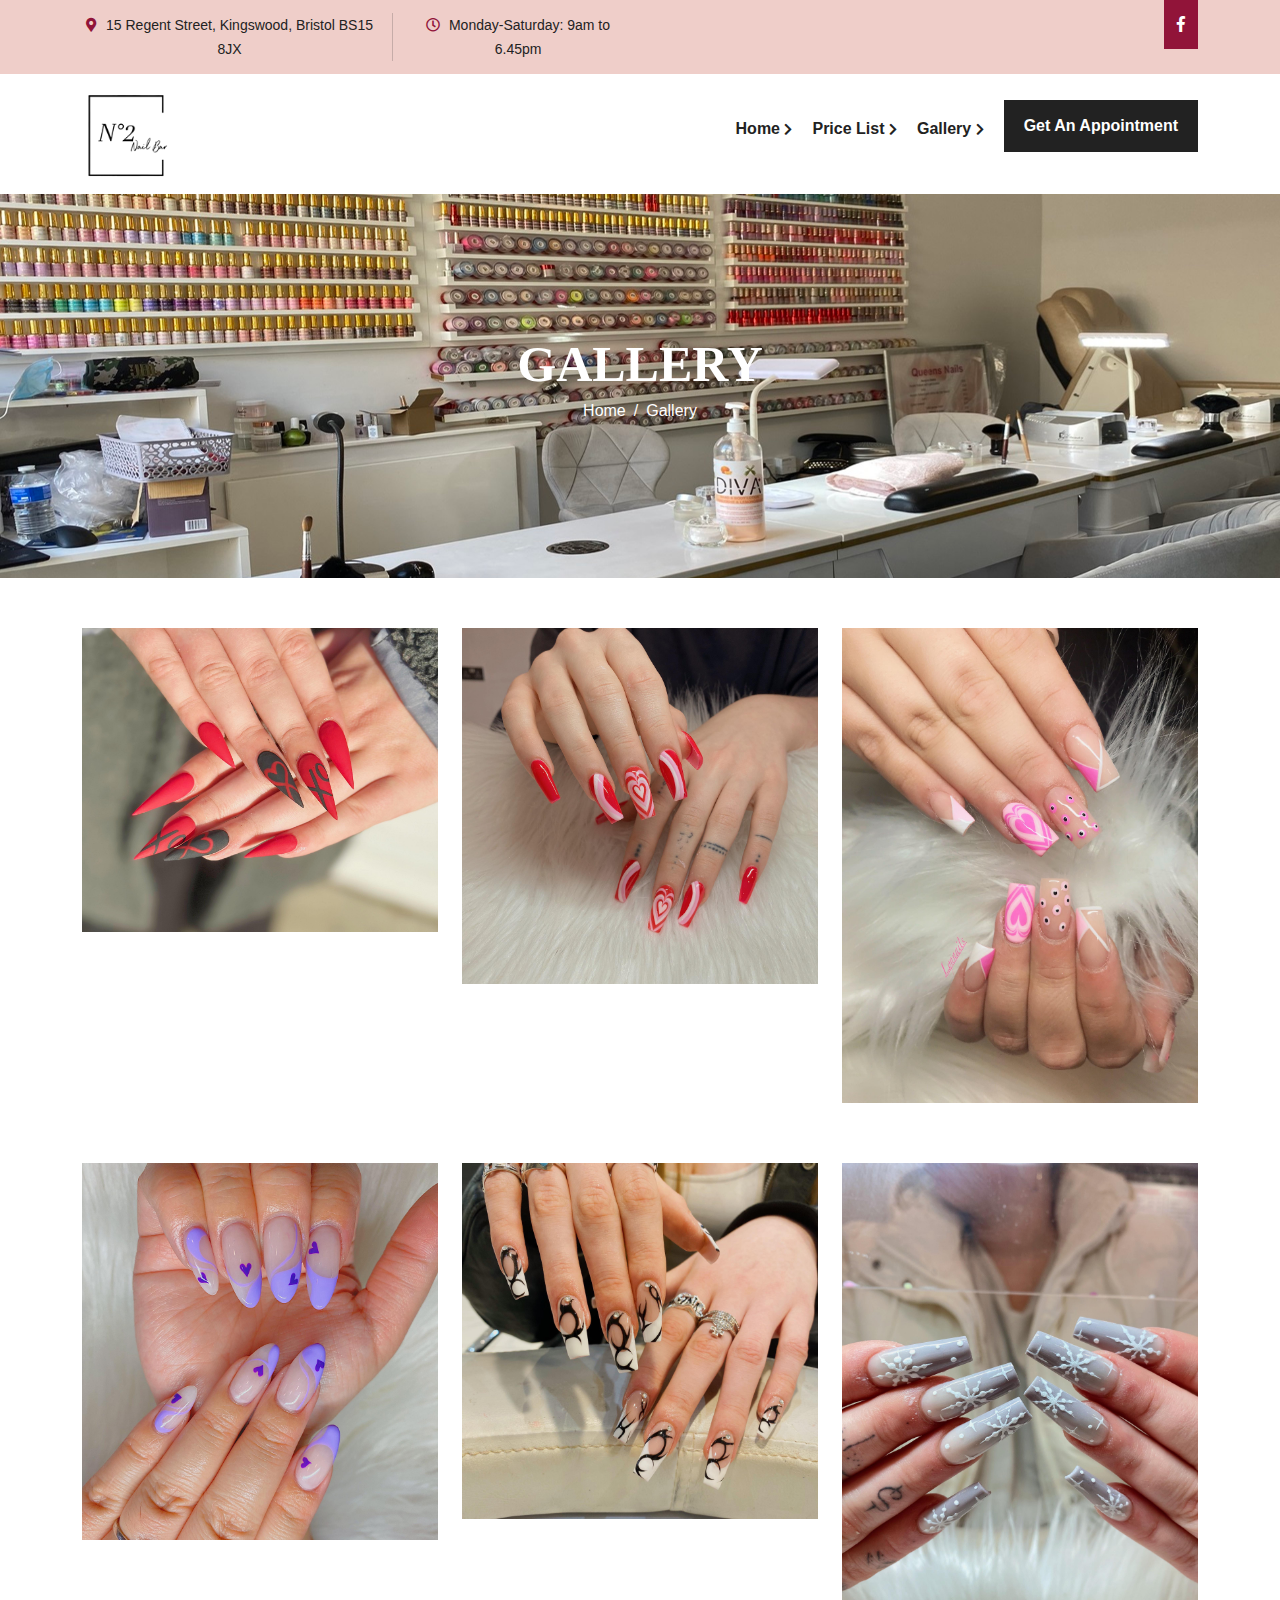
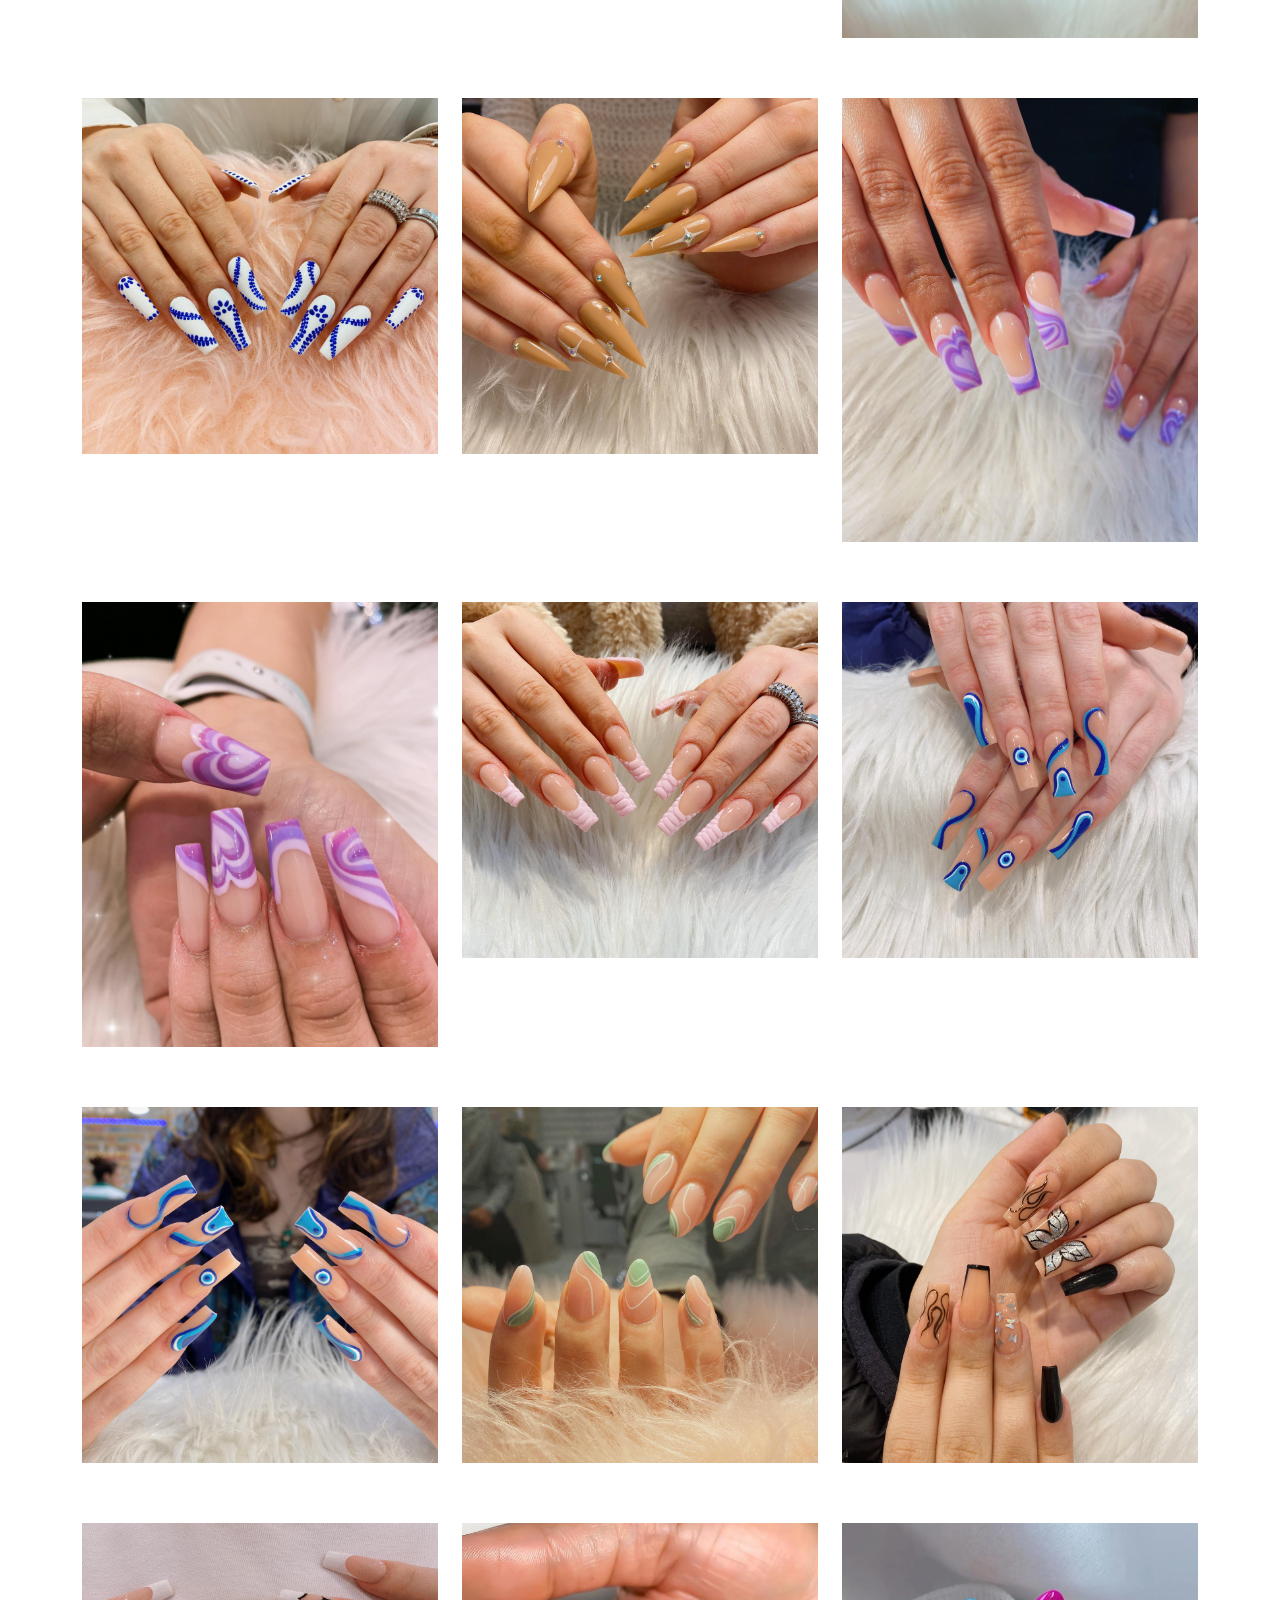
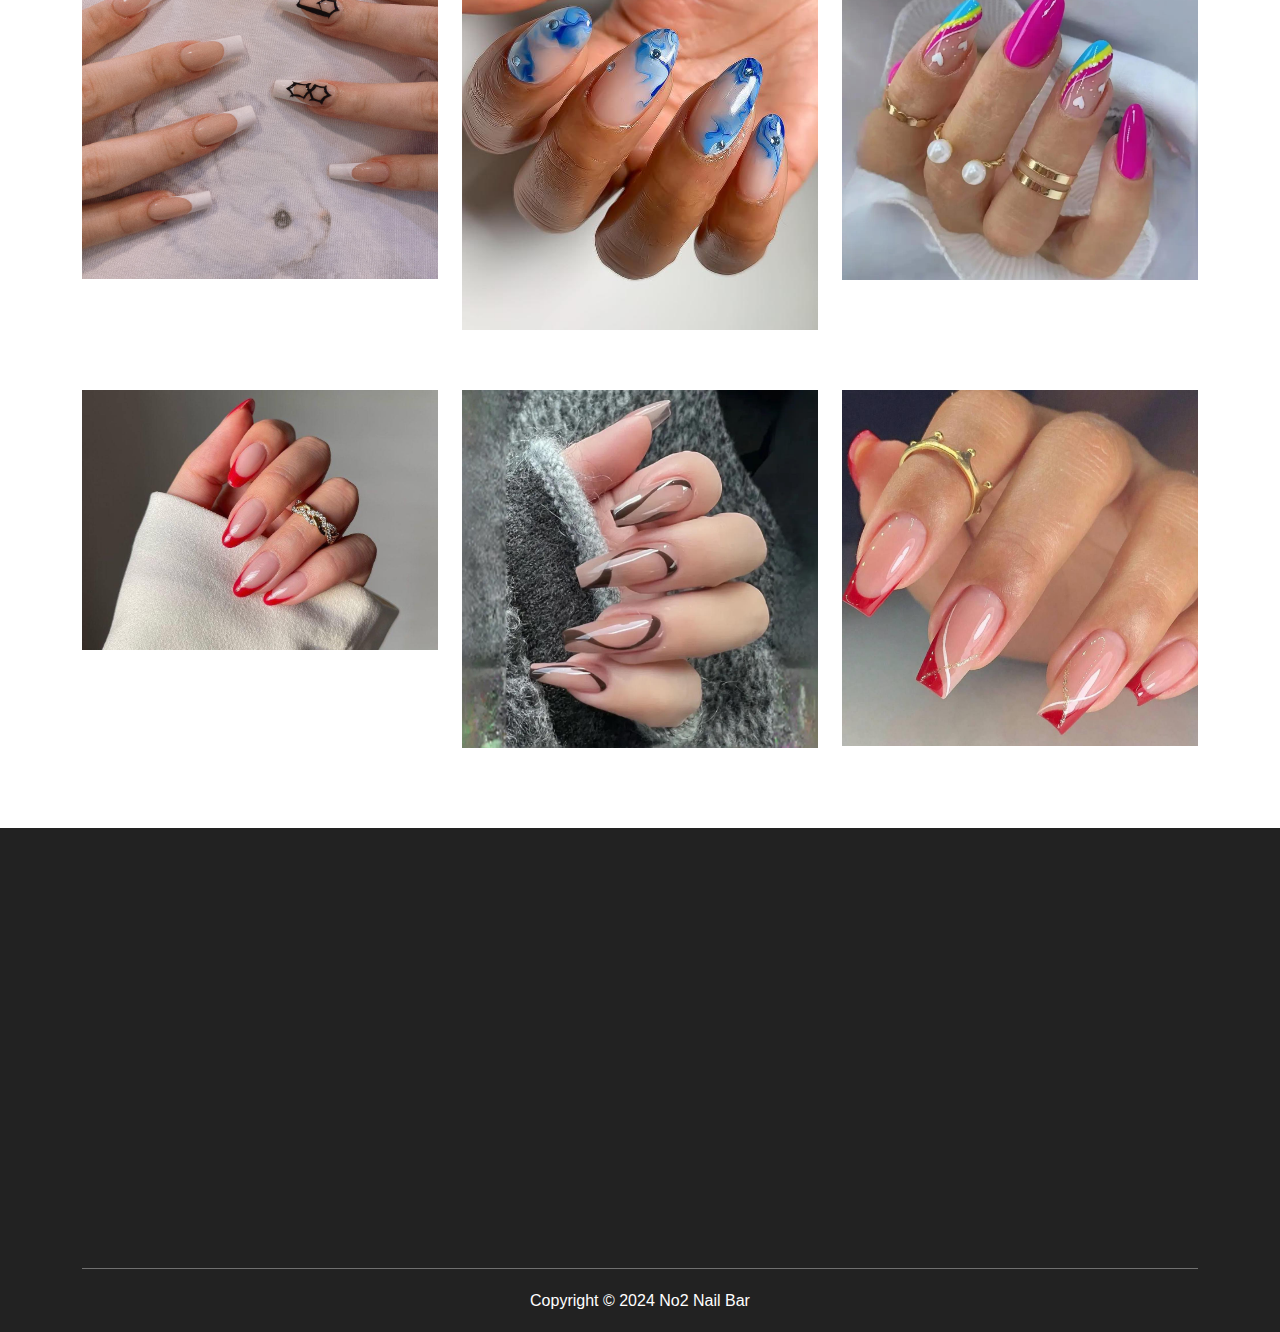
==== gallery.html @ d401dda8 "init commit" ====
<!DOCTYPE html>
<html lang="en">
<!-- 
   Template Name: Pulchritude Lydney Nails salon and booking HTML Template
   Version: 1.0.0
   Author: Webstrot
 -->

<head>
    <meta charset="UTF-8">
    <meta http-equiv="X-UA-Compatible" content="IE=edge">
    <meta name="viewport" content="width=device-width, initial-scale=1.0">
    <title>No 2 Nail Bar</title>
    <!-- Animate Css -->
    <link rel="stylesheet" type="text/css" href="css/animate.min.css">
    <!-- Bootstrap Css -->
    <link rel="stylesheet" type="text/css" href="css/bootstrap.min.css">
    <!-- Font Awesome Css -->
    <link rel="stylesheet" type="text/css" href="css/font-awesome.css">
    <link rel="stylesheet" type="text/css" href="css/swiper.min.css">
    <!-- Owl Carousel Css -->
    <link rel="stylesheet" type="text/css" href="css/owl.carousel.min.css">
    <link rel="stylesheet" type="text/css" href="css/owl.theme.default.min.css">
    <link rel="stylesheet" type="text/css" href="css/magnific-popup.css">
    <link rel="stylesheet" type="text/css" href="css/bootstrap-datepicker3.css">
    <link rel="stylesheet" type="text/css" href="css/bootstrap-iso.css">
    <!-- Custome Css -->
    <link rel="stylesheet" type="text/css" href="css/style.css">
    <link rel="stylesheet" type="text/css" href="css/responsive.css">
    <link rel="shortcut icon" type="image/png" href="images/favicon.png">
</head>

<body>
    <a href="javascript:;" id="return-to-top"> <i class="fas fa-angle-double-up"></i></a>
    <!-------------- Index-one  ------------>
    <!-- preloader start -->
    <div id="preloader">
        <div id="status">
            <img src="images/loader.gif" id="preloader_image" alt="loader">
        </div>
    </div>
    <!-- preloder end -->
    <!-- header start -->
    <!-- top-header -->
    <div class="top-header-wrapper float-left">
        <div class="container">
            <div class="row">
                <div class="col-lg-6 col-md-12 text-center text-lg-left">
                    <div class="top-location float-left">
                        <ul class="d-flex justify-content-center justify-content-lg-start">
                            <li><a href="javascript:;">
                                    <i class="fas fa-map-marker-alt"></i>
                                        15 Regent Street, Kingswood, Bristol BS15 8JX
                                </a></li>
                            <li><a href="javascript:;">
                                    <i class="far fa-clock"></i>
                                    Monday-Saturday: 9am to 6.45pm
                                </a></li>
                        </ul>
                    </div>
                </div>
                <div class="col-lg-6 d-none d-lg-block">
                    <div class="social-icon float-left">
                        <ul class="float-left">
                            <li><a href="https://www.facebook.com/profile.php?id=100089312967305">
                                    <i class="fab fa-facebook-f"></i>
                                </a></li>
                        </ul>
                    </div>
                </div>
            </div>
        </div>
    </div>

    <!--------- main-header -------->

    <div class="main-header-wrapper float-left">
        <div class="main-menu float-left">
            <div class="container">
                <div class="row">
                    <div class="col-lg-2 col-md-6 col-sm-6 col-6">
                        <a class="navbar-brand" href="index.html">
                            <img src="images/logo.png" alt="img" width="125" height="90">
                        </a>
                    </div>
                    <div class="col-lg-10 col-md-6 d-xl-block d-lg-block d-md-none d-sm-none d-none">
                        <nav class="navbar navbar-expand-lg navbar-light">
                            <div class="collapse navbar-collapse" id="navbarSupportedContent">
                                <ul class="navbar-nav mb-2 mb-lg-0">
                                    <li class="nav-item">
                                        <a class="nav-link" href="index.html">Home
                                            <i class="fas fa-chevron-right"></i>
                                        </a>
                                    </li>
                                    <li class="nav-item">
                                        <a class="nav-link" href="pricelist.html">Price List
                                            <i class="fas fa-chevron-right"></i>
                                        </a>
                                    </li>
                                    <li class="nav-item">
                                        <a class="nav-link" href="gallery.html">Gallery
                                            <i class="fas fa-chevron-right"></i>
                                        </a>
                                    </li>
                                    <li class="nav-item">
                                        <a class="nav-link" href="https://booking.setmore.com/scheduleappointment/7911bc41-e96c-4b8f-b7e4-fd44c0908065">
                                            <div class="main-btn">
                                                <em><i></i><i></i><i></i><i></i><i></i><i></i><i></i><i></i><i></i><i></i></em><span>Get
                                                    An Appointment</span>
                                            </div>
                                        </a>
                                    </li>
                                </ul>
                            </div>
                        </nav>
                    </div>
                    <div class="col-md-6 col-sm-6 col-6 d-xl-none d-lg-none">
                        <button class="nav-toggle" type="button" data-bs-toggle="collapse" data-bs-target="#sidebar"
                            aria-controls="sidebar" aria-expanded="false" aria-label="Toggle navigation">
                            <span class="nav-toggle__text">Toggle Menu</span>
                        </button>
                    </div>
                </div>
            </div>
        </div>
    </div>

    <!---------- sidebar-start --------->

    <div class="mobile-menu-wrapper">
        <div id="sidebar">
            <div class="logo">
                <img src="images/logo.png" alt="logo">
            </div>
            <div id="toggle-close">&times;</div>
            <div id="cssmenu">
                <input type="search" placeholder="Search Here....">
                <ul class="float-left">
                    <li class="has-sub">
                        <a href="javascript:;">Home</a>
                        <ul>
                            <li><a href="index.html">Home 1</a></li>
                            <li><a href="index-two.html">Home 2</a></li>
                            <li><a href="index-three.html">Home 3</a></li>
                        </ul>
                    </li>
                    <li>
                        <a href="about.html">About Us</a>
                    </li>
                    <li class="has-sub">
                        <a href="javascript:;">Services</a>
                        <ul>
                            <li><a href="service.html">Service page</a></li>
                            <li><a href="service-mani.html"> Manicure Service</a></li>
                            <li><a href="service-padi.html"> Pedicure Service</a></li>
                            <li><a href="service-nailart.html"> Lydney Nails Service</a></li>
                            <li><a href="service-parahand.html">Paraffin Hand Service </a></li>
                        </ul>
                    </li>
                    <li class="has-sub">
                        <a href="javascript:;">Gallery</a>
                        <ul>
                            <li><a href="gallery.html">3 Column</a></li>
                            <li><a href="gallery2.html">4 Column</a></li>
                            <li><a href="gallery3.html">5 Column</a></li>
                            <li><a href="gallery4.html">Masonry Gallery</a></li>
                        </ul>
                    </li>
                    <li class="has-sub">
                        <a href="javascript:;">Blog</a>
                        <ul>
                            <li><a href="blog.html">Blog</a></li>
                            <li><a href="blog-detail.html">Blog Details</a></li>
                            <li><a href="blog-rightsidebar.html">Blog Right Sidebar</a></li>
                        </ul>
                    </li>
                    <li>
                        <a href="our-team.html">Team</a>
                    </li>
                    <li>
                        <a href="team-single.html">Expert</a>
                    </li>
                    <li class="has-sub">
                        <a href="javascript:;">Shortcode</a>
                        <ul>
                            <li><a href="accordion.html"> Accordion</a></li>
                            <li><a href="alert.html"> Alert</a></li>
                            <li><a href="button.html">Button</a></li>
                            <li><a href="client.html">Client</a></li>
                            <li><a href="counter.html">Counter</a></li>
                            <li><a href="form.html"> Form</a></li>
                            <li><a href="icon.html"> Icon</a></li>
                            <li><a href="list.html">List</a></li>
                            <li><a href="pricing.html">Pricing Table</a></li>
                            <li><a href="social-icon.html">Social Icon</a></li>
                            <li><a href="tab.html">Tab</a></li>
                            <li><a href="team.html">Team</a></li>
                            <li><a href="testimonial.html">Testimonial</a></li>
                            <li><a href="gallery-short.html">Gallery</a></li>
                        </ul>
                    </li>
                    <li>
                        <a href="contact.html">Contact Us</a>
                    </li>
                </ul>
                <div class="sidebar-social float-left">
                    <ul class="float-left">
                        <li><a href="javascript:;">
                                <i class="fab fa-facebook-f"></i>
                            </a></li>
                        <li><a href="javascript:;">
                                <i class="fab fa-twitter"></i>
                            </a></li>
                        <li><a href="javascript:;">
                                <i class="fab fa-instagram"></i>
                            </a></li>
                        <li><a href="javascript:;">
                                <i class="fab fa-pinterest-p"></i>
                            </a></li>
                    </ul>
                </div>
            </div>
        </div>
    </div>
    <!-- header end -->
    <!-- banner section start start-->
    <div class="inner-page-wrapper float-left">
        <div class="inner-head">
            <h1>Gallery</h1>
            <nav aria-label="breadcrumb">
                <ol class="breadcrumb justify-content-center">
                    <li class="breadcrumb-item"><a href="index.html">Home</a></li>
                    <li class="breadcrumb-item active" aria-current="page">Gallery</li>
                </ol>
            </nav>
        </div>
    </div>

    <!-- galllery-section -->

    <div class="main-gallery float-left">
        <div class="container">
            <div class="row">
                <div class="col-lg-4">
                    <div class="portfolio_img_wrapper">
                        <div class="portfolio_img">
                            <img src="images/1.jpg" class="img-responsive">
                            <div class="portfolio_img_overlay overlay-color">
                                <div class="portfolio_img_text">
                                    <a href="images/1.jpg" title="image1" class="img-link">
                                        <img src="images/plus-Icon.png" alt="img" aria-hidden="true">
                                    </a>
                                </div>
                            </div>
                        </div>
                    </div>
                </div>
                <div class="col-lg-4">
                    <div class="portfolio_img_wrapper">
                        <div class="portfolio_img">
                            <img src="images/2.jpg" class="img-responsive">
                            <div class="portfolio_img_overlay overlay-color">
                                <div class="portfolio_img_text">
                                    <a href="images/2.jpg" title="image2" class="img-link">
                                        <img src="images/plus-Icon.png" alt="img" aria-hidden="true">
                                    </a>
                                </div>
                            </div>
                        </div>
                    </div>
                </div>
                <div class="col-lg-4">
                    <div class="portfolio_img_wrapper">
                        <div class="portfolio_img">
                            <img src="images/3.jpg" class="img-responsive">
                            <div class="portfolio_img_overlay overlay-color">
                                <div class="portfolio_img_text">
                                    <a href="images/3.jpg" title="image3" class="img-link">
                                        <img src="images/plus-Icon.png" alt="img" aria-hidden="true">
                                    </a>
                                </div>
                            </div>
                        </div>
                    </div>
                </div>
                <div class="col-lg-4">
                    <div class="portfolio_img_wrapper">
                        <div class="portfolio_img">
                            <img src="images/4.jpg" class="img-responsive">
                            <div class="portfolio_img_overlay overlay-color">
                                <div class="portfolio_img_text">
                                    <a href="images/4.jpg" title="image4" class="img-link">
                                        <img src="images/plus-Icon.png" alt="img" aria-hidden="true">
                                    </a>
                                </div>
                            </div>
                        </div>
                    </div>
                </div>
                <div class="col-lg-4">
                    <div class="portfolio_img_wrapper">
                        <div class="portfolio_img">
                            <img src="images/5.jpg" class="img-responsive">
                            <div class="portfolio_img_overlay overlay-color">
                                <div class="portfolio_img_text">
                                    <a href="images/5.jpg" title="image5" class="img-link">
                                        <img src="images/plus-Icon.png" alt="img" aria-hidden="true">
                                    </a>
                                </div>
                            </div>
                        </div>
                    </div>
                </div>
                <div class="col-lg-4">
                    <div class="portfolio_img_wrapper">
                        <div class="portfolio_img">
                            <img src="images/6.jpg" class="img-responsive">
                            <div class="portfolio_img_overlay overlay-color">
                                <div class="portfolio_img_text">
                                    <a href="images/6.jpg" title="image6" class="img-link">
                                        <img src="images/plus-Icon.png" alt="img" aria-hidden="true">
                                    </a>
                                </div>
                            </div>
                        </div>
                    </div>
                </div>

                <div class="col-lg-4">
                    <div class="portfolio_img_wrapper">
                        <div class="portfolio_img">
                            <img src="images/7.jpg" class="img-responsive">
                            <div class="portfolio_img_overlay overlay-color">
                                <div class="portfolio_img_text">
                                    <a href="images/7.jpg" title="image6" class="img-link">
                                        <img src="images/plus-Icon.png" alt="img" aria-hidden="true">
                                    </a>
                                </div>
                            </div>
                        </div>
                    </div>
                </div>

                <div class="col-lg-4">
                    <div class="portfolio_img_wrapper">
                        <div class="portfolio_img">
                            <img src="images/8.jpg" class="img-responsive">
                            <div class="portfolio_img_overlay overlay-color">
                                <div class="portfolio_img_text">
                                    <a href="images/8.jpg" title="image6" class="img-link">
                                        <img src="images/plus-Icon.png" alt="img" aria-hidden="true">
                                    </a>
                                </div>
                            </div>
                        </div>
                    </div>
                </div>

                <div class="col-lg-4">
                    <div class="portfolio_img_wrapper">
                        <div class="portfolio_img">
                            <img src="images/9.jpg" class="img-responsive">
                            <div class="portfolio_img_overlay overlay-color">
                                <div class="portfolio_img_text">
                                    <a href="images/9.jpg" title="image6" class="img-link">
                                        <img src="images/plus-Icon.png" alt="img" aria-hidden="true">
                                    </a>
                                </div>
                            </div>
                        </div>
                    </div>
                </div>

                <div class="col-lg-4">
                    <div class="portfolio_img_wrapper">
                        <div class="portfolio_img">
                            <img src="images/10.jpg" class="img-responsive">
                            <div class="portfolio_img_overlay overlay-color">
                                <div class="portfolio_img_text">
                                    <a href="images/10.jpg" title="image6" class="img-link">
                                        <img src="images/plus-Icon.png" alt="img" aria-hidden="true">
                                    </a>
                                </div>
                            </div>
                        </div>
                    </div>
                </div>

                <div class="col-lg-4">
                    <div class="portfolio_img_wrapper">
                        <div class="portfolio_img">
                            <img src="images/11.jpg" class="img-responsive">
                            <div class="portfolio_img_overlay overlay-color">
                                <div class="portfolio_img_text">
                                    <a href="images/11.jpg" title="image6" class="img-link">
                                        <img src="images/plus-Icon.png" alt="img" aria-hidden="true">
                                    </a>
                                </div>
                            </div>
                        </div>
                    </div>
                </div>

                <div class="col-lg-4">
                    <div class="portfolio_img_wrapper">
                        <div class="portfolio_img">
                            <img src="images/12.jpg" class="img-responsive">
                            <div class="portfolio_img_overlay overlay-color">
                                <div class="portfolio_img_text">
                                    <a href="images/12.jpg" title="image6" class="img-link">
                                        <img src="images/plus-Icon.png" alt="img" aria-hidden="true">
                                    </a>
                                </div>
                            </div>
                        </div>
                    </div>
                </div>

                <div class="col-lg-4">
                    <div class="portfolio_img_wrapper">
                        <div class="portfolio_img">
                            <img src="images/13.jpg" class="img-responsive">
                            <div class="portfolio_img_overlay overlay-color">
                                <div class="portfolio_img_text">
                                    <a href="images/13.jpg" title="image6" class="img-link">
                                        <img src="images/plus-Icon.png" alt="img" aria-hidden="true">
                                    </a>
                                </div>
                            </div>
                        </div>
                    </div>
                </div>

                <div class="col-lg-4">
                    <div class="portfolio_img_wrapper">
                        <div class="portfolio_img">
                            <img src="images/14.jpg" class="img-responsive">
                            <div class="portfolio_img_overlay overlay-color">
                                <div class="portfolio_img_text">
                                    <a href="images/14.jpg" title="image6" class="img-link">
                                        <img src="images/plus-Icon.png" alt="img" aria-hidden="true">
                                    </a>
                                </div>
                            </div>
                        </div>
                    </div>
                </div>

                <div class="col-lg-4">
                    <div class="portfolio_img_wrapper">
                        <div class="portfolio_img">
                            <img src="images/15.jpg" class="img-responsive">
                            <div class="portfolio_img_overlay overlay-color">
                                <div class="portfolio_img_text">
                                    <a href="images/15.jpg" title="image6" class="img-link">
                                        <img src="images/plus-Icon.png" alt="img" aria-hidden="true">
                                    </a>
                                </div>
                            </div>
                        </div>
                    </div>
                </div>

                <div class="col-lg-4">
                    <div class="portfolio_img_wrapper">
                        <div class="portfolio_img">
                            <img src="images/16.jpg" class="img-responsive">
                            <div class="portfolio_img_overlay overlay-color">
                                <div class="portfolio_img_text">
                                    <a href="images/16.jpg" title="image6" class="img-link">
                                        <img src="images/plus-Icon.png" alt="img" aria-hidden="true">
                                    </a>
                                </div>
                            </div>
                        </div>
                    </div>
                </div>

                <div class="col-lg-4">
                    <div class="portfolio_img_wrapper">
                        <div class="portfolio_img">
                            <img src="images/17.jpg" class="img-responsive">
                            <div class="portfolio_img_overlay overlay-color">
                                <div class="portfolio_img_text">
                                    <a href="images/17.jpg" title="image6" class="img-link">
                                        <img src="images/plus-Icon.png" alt="img" aria-hidden="true">
                                    </a>
                                </div>
                            </div>
                        </div>
                    </div>
                </div>

                <div class="col-lg-4">
                    <div class="portfolio_img_wrapper">
                        <div class="portfolio_img">
                            <img src="images/18.jpg" class="img-responsive">
                            <div class="portfolio_img_overlay overlay-color">
                                <div class="portfolio_img_text">
                                    <a href="images/18.jpg" title="image6" class="img-link">
                                        <img src="images/plus-Icon.png" alt="img" aria-hidden="true">
                                    </a>
                                </div>
                            </div>
                        </div>
                    </div>
                </div>

                <div class="col-lg-4">
                    <div class="portfolio_img_wrapper">
                        <div class="portfolio_img">
                            <img src="images/19.png" class="img-responsive">
                            <div class="portfolio_img_overlay overlay-color">
                                <div class="portfolio_img_text">
                                    <a href="images/19.png" title="image6" class="img-link">
                                        <img src="images/plus-Icon.png" alt="img" aria-hidden="true">
                                    </a>
                                </div>
                            </div>
                        </div>
                    </div>
                </div>

                <div class="col-lg-4">
                    <div class="portfolio_img_wrapper">
                        <div class="portfolio_img">
                            <img src="images/20.jpg" class="img-responsive">
                            <div class="portfolio_img_overlay overlay-color">
                                <div class="portfolio_img_text">
                                    <a href="images/20.jpg" title="image6" class="img-link">
                                        <img src="images/plus-Icon.png" alt="img" aria-hidden="true">
                                    </a>
                                </div>
                            </div>
                        </div>
                    </div>
                </div>

                <div class="col-lg-4">
                    <div class="portfolio_img_wrapper">
                        <div class="portfolio_img">
                            <img src="images/21.jpg" class="img-responsive">
                            <div class="portfolio_img_overlay overlay-color">
                                <div class="portfolio_img_text">
                                    <a href="images/21.jpg" title="image6" class="img-link">
                                        <img src="images/plus-Icon.png" alt="img" aria-hidden="true">
                                    </a>
                                </div>
                            </div>
                        </div>
                    </div>
                </div>
            </div>
        </div>
    </div>

    <!----------- footer-section-start ------------>

    <div class="footer-wrapper float-left">
        <div class="container">
            <div class="row footer-main  animated wow fade-up">
                <div class="col-lg-4 col-md-6 col-sm-12">
                    <div>
                        <div class="footer-logo">
                            <img src="images/logo-white.png" alt="img">
                        </div>
                        <div class="footer-pera">
                            <p>
                                Professional Nails Service
                            </p>
                        </div>
                        <div class="footer-icon">
                            <ul>
                                <li><a href="https://www.facebook.com/profile.php?id=100089312967305">
                                        <i class="fab fa-facebook-f"></i>
                                    </a></li>
                            </ul>
                        </div>
                    </div>
                </div>
                <div class="col-lg-2 col-md-6 col-sm-12">
                    <div class="footer-link-wrapper">
                        <h5>Useful links</h5>
                        <ul>
                            <li><a href="index.html">
                                    <span><i class="fas fa-chevron-right"></i></span> Home
                                </a></li>
                            <li><a href="https://booking.setmore.com/scheduleappointment/7911bc41-e96c-4b8f-b7e4-fd44c0908065">
                                    <span><i class="fas fa-chevron-right"></i></span> Booking
                                </a></li>
                        </ul>
                    </div>
                </div>
                <div class="col-lg-3 col-md-6 col-sm-12">
                    <div class="footer-contact">
                        <h5>Contact Info</h5>
                        <ul>
                            <li>
                                <div class="address-icon">
                                    <i class="fas fa-map-marker-alt"></i>
                                </div>
                                <div class="address-content">
                                    <a href="javascript:;">
                                        <span>Address</span>
                                        15 Regent Street, Kingswood, Bristol BS15 8JX
                                    </a>
                                </div>
                            </li>
                            <li>
                                <div class="address-icon">
                                    <i class="fas fa-phone"></i>
                                </div>
                                <div class="address-content">
                                    <a href="javascript:;">
                                        <span>PHONE</span>
                                        07340807666
                                    </a>
                                </div>
                            </li>
                            <li>
                                <div class="address-icon">
                                    <i class="fas fa-envelope"></i>
                                </div>
                                <div class="address-content">
                                    <a href="javascript:;">
                                        <span>EMAIL</span>
                                        no2nailbar@gmail.com
                                    </a>
                                </div>
                            </li>
                        </ul>
                    </div>
                </div>
            </div>
            <div class="bottom-footer">
                <p>Copyright © 2024 No2 Nail Bar</p>
            </div>
        </div>
    </div>

    <!----------- footer-section-end ------------>


    <!-- javascript -->
     <script src="js/jquery-3.6.4.min.js"></script>
    <script src="js/jquery.magnific-popup.js"></script>
    <!-- Bootstrap JS-->
    <script src="js/bootstrap.min.js"></script>
    <script src="js/swiper.min.js"></script>
    <script src="js/bootstrap-datepicker.min.js"></script>
    <!-- Owl Carousel JS -->
    <script src="js/owl.carousel.js"></script>
    <script src="js/owl.carousel.min.js"></script>
    <!-- Animation Js -->
    <script src="js/wow.js"></script>
    <!-- Custom Js -->
    <script src="js/custom.js"></script>
    <!-- contact form js start -->
    <script src="js/contact_form.js"></script>
	<!-- Google tag (gtag.js) -->
<script async src="https://www.googletagmanager.com/gtag/js?id=G-5DWMRQKBCY">
</script>
<script>
  window.dataLayer = window.dataLayer || [];
  function gtag(){dataLayer.push(arguments);}
  gtag('js', new Date());

  gtag('config', 'G-5DWMRQKBCY');
</script>
</body>

</html>
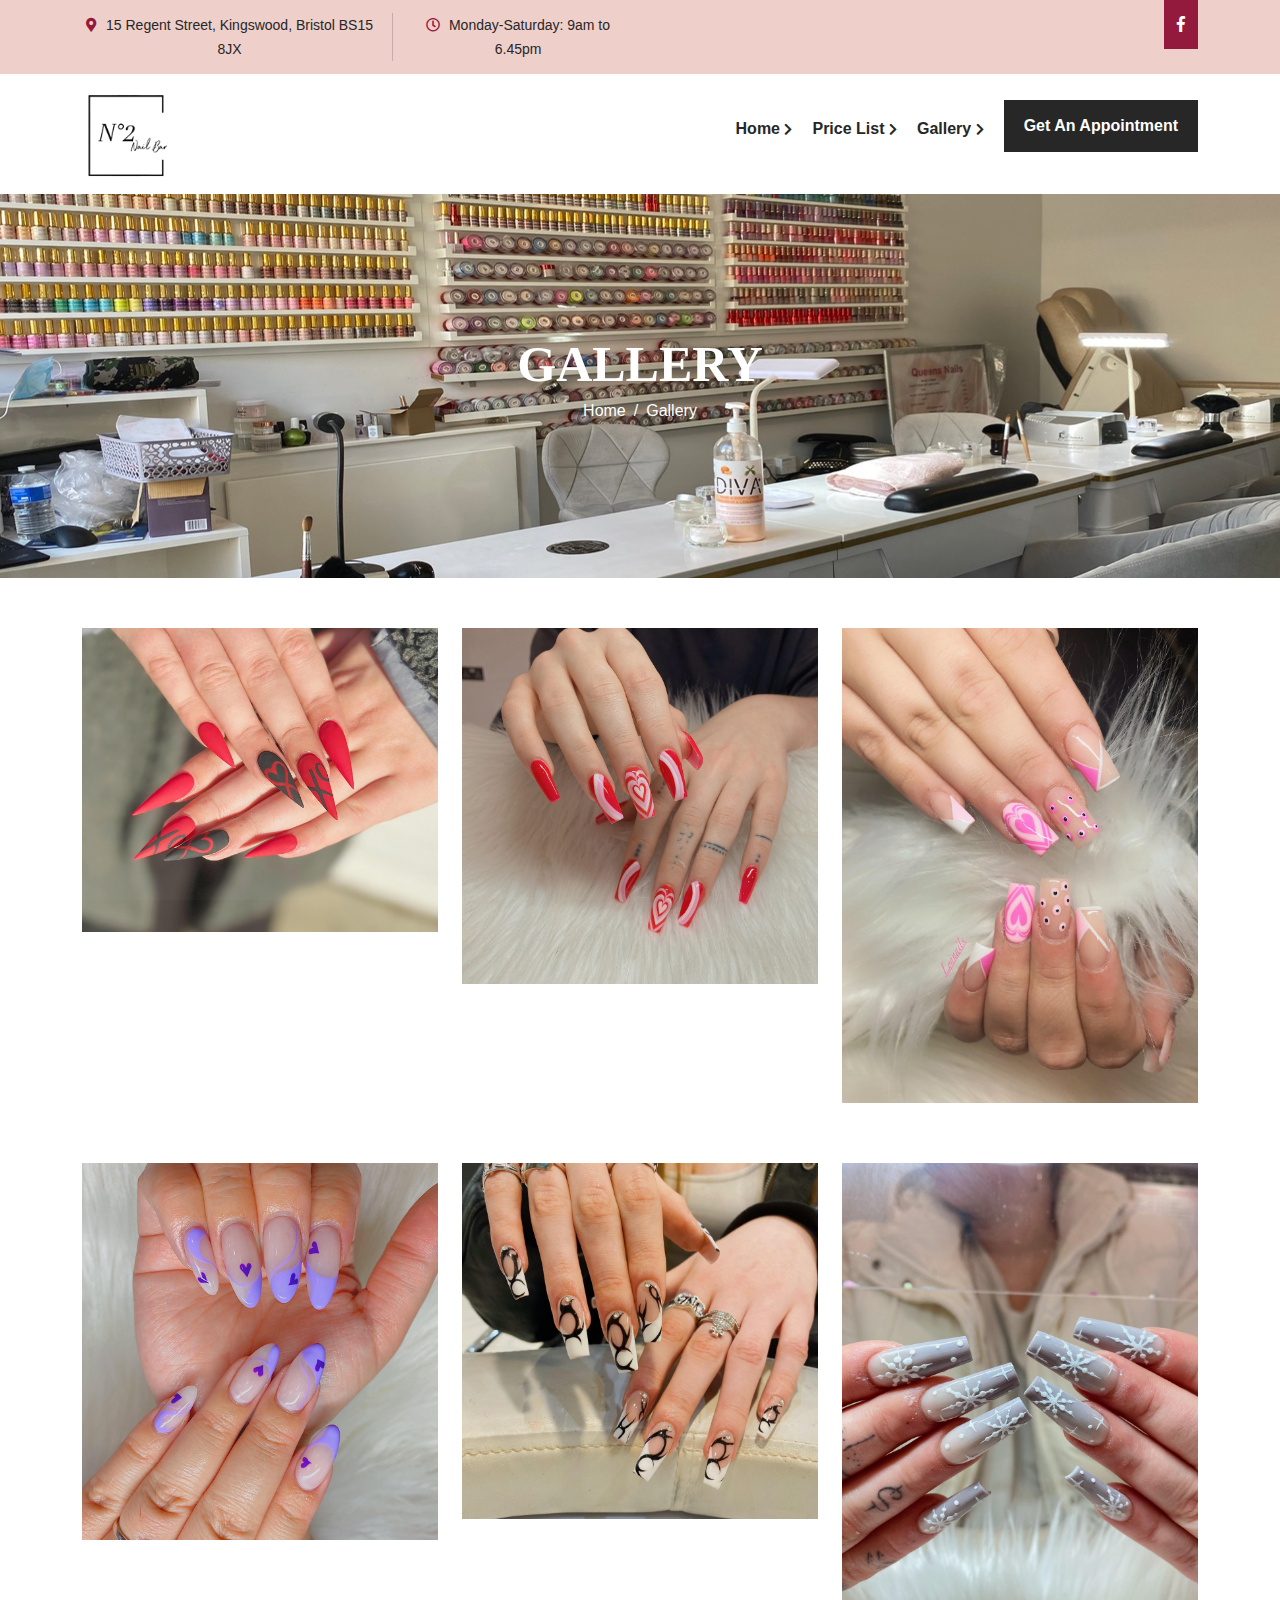
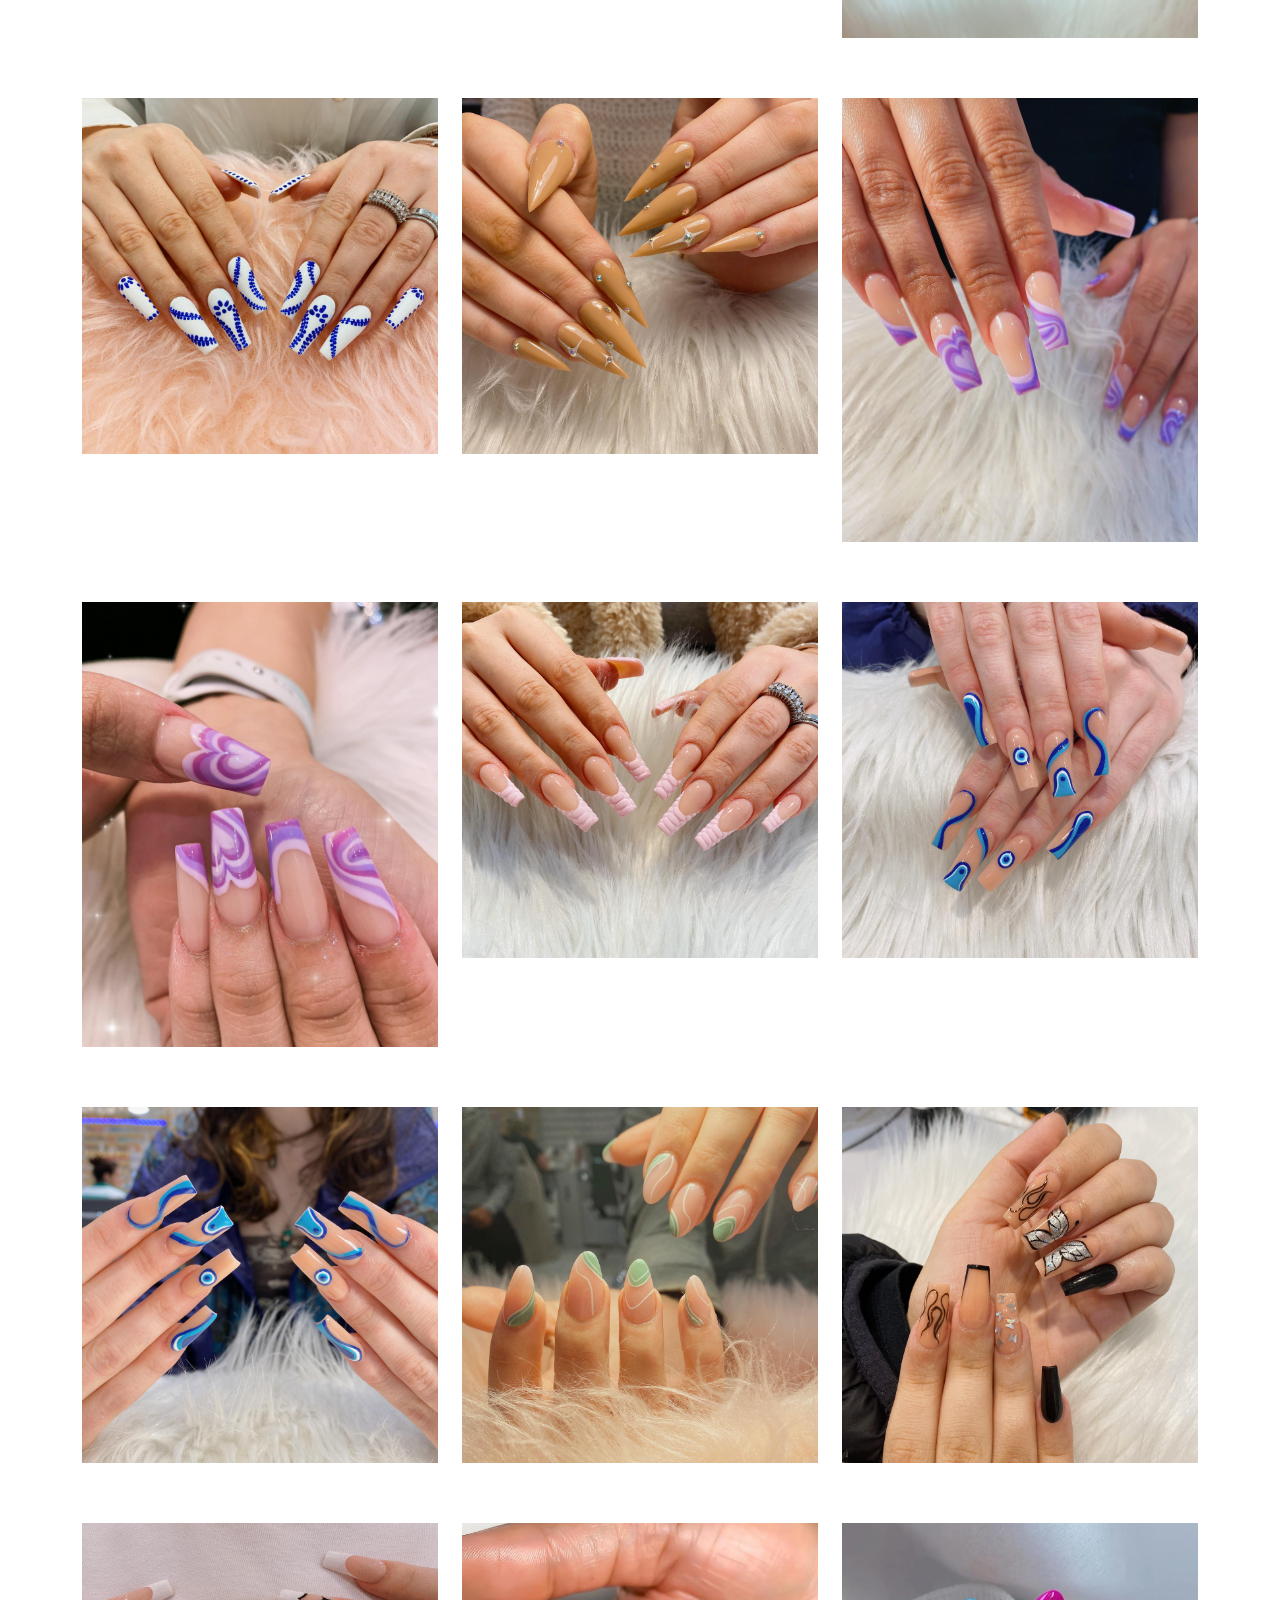
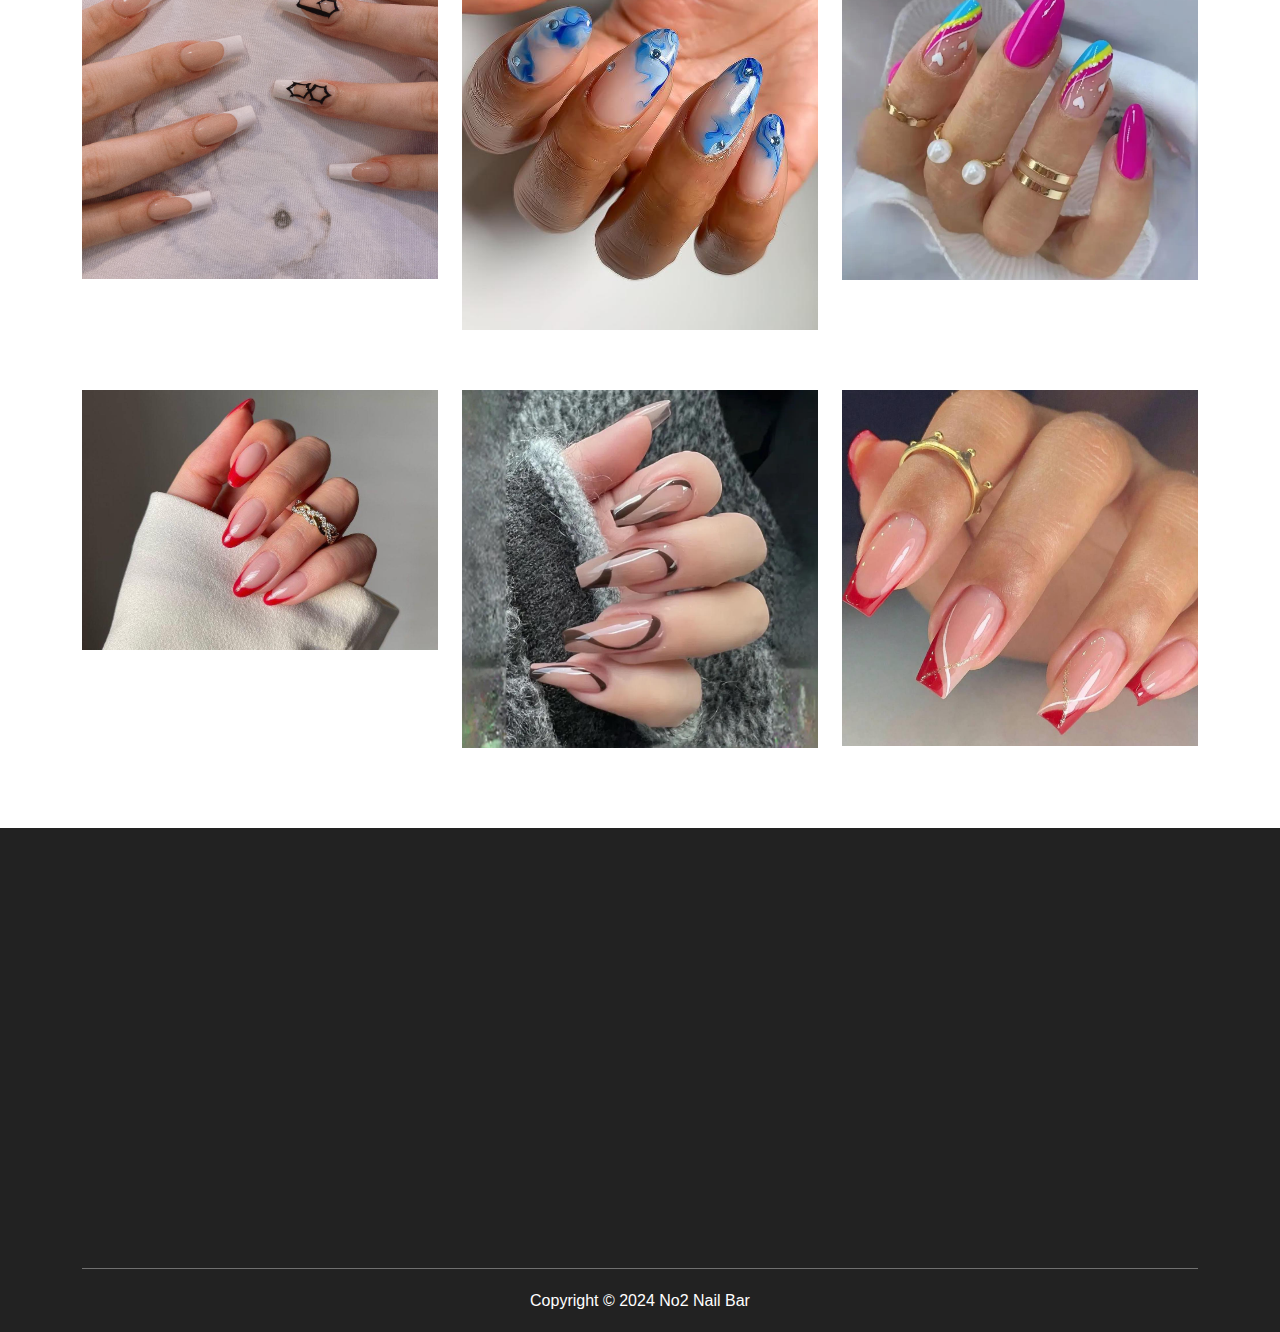
==== commit 4d0982c4: "fix error" ====
--- a/gallery.html
+++ b/gallery.html
@@ -62,7 +62,7 @@
                 <div class="col-lg-6 d-none d-lg-block">
                     <div class="social-icon float-left">
                         <ul class="float-left">
-                            <li><a href="https://www.facebook.com/profile.php?id=100089312967305">
+                            <li><a href="https://www.facebook.com/profile.php?id=61556185010690">
                                     <i class="fab fa-facebook-f"></i>
                                 </a></li>
                         </ul>
@@ -134,89 +134,36 @@
             </div>
             <div id="toggle-close">&times;</div>
             <div id="cssmenu">
-                <input type="search" placeholder="Search Here....">
                 <ul class="float-left">
-                    <li class="has-sub">
-                        <a href="javascript:;">Home</a>
-                        <ul>
-                            <li><a href="index.html">Home 1</a></li>
-                            <li><a href="index-two.html">Home 2</a></li>
-                            <li><a href="index-three.html">Home 3</a></li>
-                        </ul>
+                    <li>
+                        <a href="index.html">Home</a>
                     </li>
                     <li>
-                        <a href="about.html">About Us</a>
+                        <a href="gallery.html">Gallery</a>
                     </li>
-                    <li class="has-sub">
-                        <a href="javascript:;">Services</a>
-                        <ul>
-                            <li><a href="service.html">Service page</a></li>
-                            <li><a href="service-mani.html"> Manicure Service</a></li>
-                            <li><a href="service-padi.html"> Pedicure Service</a></li>
-                            <li><a href="service-nailart.html"> Lydney Nails Service</a></li>
-                            <li><a href="service-parahand.html">Paraffin Hand Service </a></li>
-                        </ul>
-                    </li>
-                    <li class="has-sub">
-                        <a href="javascript:;">Gallery</a>
-                        <ul>
-                            <li><a href="gallery.html">3 Column</a></li>
-                            <li><a href="gallery2.html">4 Column</a></li>
-                            <li><a href="gallery3.html">5 Column</a></li>
-                            <li><a href="gallery4.html">Masonry Gallery</a></li>
-                        </ul>
-                    </li>
-                    <li class="has-sub">
-                        <a href="javascript:;">Blog</a>
-                        <ul>
-                            <li><a href="blog.html">Blog</a></li>
-                            <li><a href="blog-detail.html">Blog Details</a></li>
-                            <li><a href="blog-rightsidebar.html">Blog Right Sidebar</a></li>
-                        </ul>
-                    </li>
-                    <li>
-                        <a href="our-team.html">Team</a>
-                    </li>
-                    <li>
-                        <a href="team-single.html">Expert</a>
-                    </li>
-                    <li class="has-sub">
-                        <a href="javascript:;">Shortcode</a>
-                        <ul>
-                            <li><a href="accordion.html"> Accordion</a></li>
-                            <li><a href="alert.html"> Alert</a></li>
-                            <li><a href="button.html">Button</a></li>
-                            <li><a href="client.html">Client</a></li>
-                            <li><a href="counter.html">Counter</a></li>
-                            <li><a href="form.html"> Form</a></li>
-                            <li><a href="icon.html"> Icon</a></li>
-                            <li><a href="list.html">List</a></li>
-                            <li><a href="pricing.html">Pricing Table</a></li>
-                            <li><a href="social-icon.html">Social Icon</a></li>
-                            <li><a href="tab.html">Tab</a></li>
-                            <li><a href="team.html">Team</a></li>
-                            <li><a href="testimonial.html">Testimonial</a></li>
-                            <li><a href="gallery-short.html">Gallery</a></li>
-                        </ul>
-                    </li>
-                    <li>
-                        <a href="contact.html">Contact Us</a>
+                    <li class="nav-item">
+                        <a class="nav-link" href="https://booking.setmore.com/scheduleappointment/7911bc41-e96c-4b8f-b7e4-fd44c0908065">
+                            <div class="main-btn">
+                                <em><i></i><i></i><i></i><i></i><i></i><i></i><i></i><i></i><i></i><i></i></em><span>
+                                    Get
+                                    An Appointment
+                                </span>
+                            </div>
+                        </a>
                     </li>
                 </ul>
                 <div class="sidebar-social float-left">
                     <ul class="float-left">
-                        <li><a href="javascript:;">
+                        <li>
+                            <a href="https://www.facebook.com/profile.php?id=61556185010690">
                                 <i class="fab fa-facebook-f"></i>
-                            </a></li>
-                        <li><a href="javascript:;">
-                                <i class="fab fa-twitter"></i>
-                            </a></li>
-                        <li><a href="javascript:;">
+                            </a>
+                        </li>
+                        <li>
+                            <a href="javascript:;">
                                 <i class="fab fa-instagram"></i>
-                            </a></li>
-                        <li><a href="javascript:;">
-                                <i class="fab fa-pinterest-p"></i>
-                            </a></li>
+                            </a>
+                        </li>
                     </ul>
                 </div>
             </div>
@@ -571,7 +518,7 @@
                         </div>
                         <div class="footer-icon">
                             <ul>
-                                <li><a href="https://www.facebook.com/profile.php?id=100089312967305">
+                                <li><a href="https://www.facebook.com/profile.php?id=61556185010690">
                                         <i class="fab fa-facebook-f"></i>
                                     </a></li>
                             </ul>
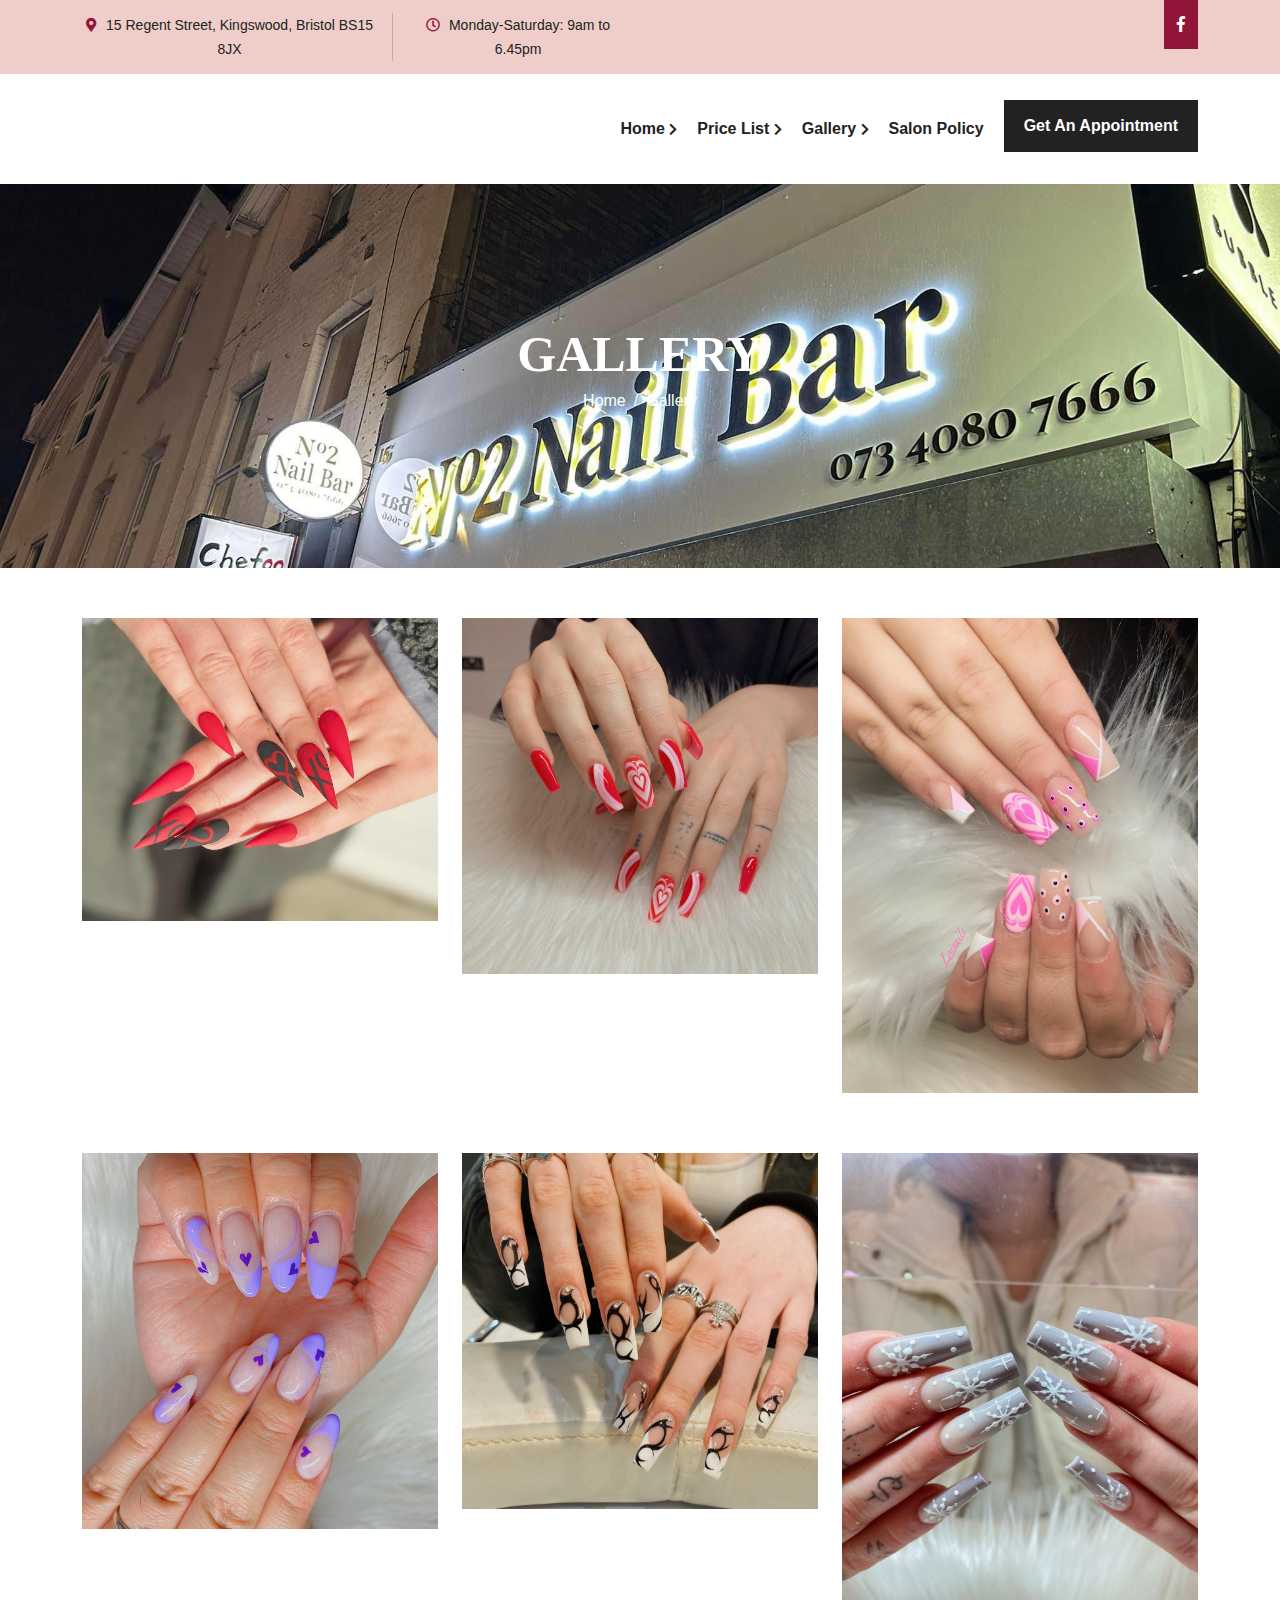
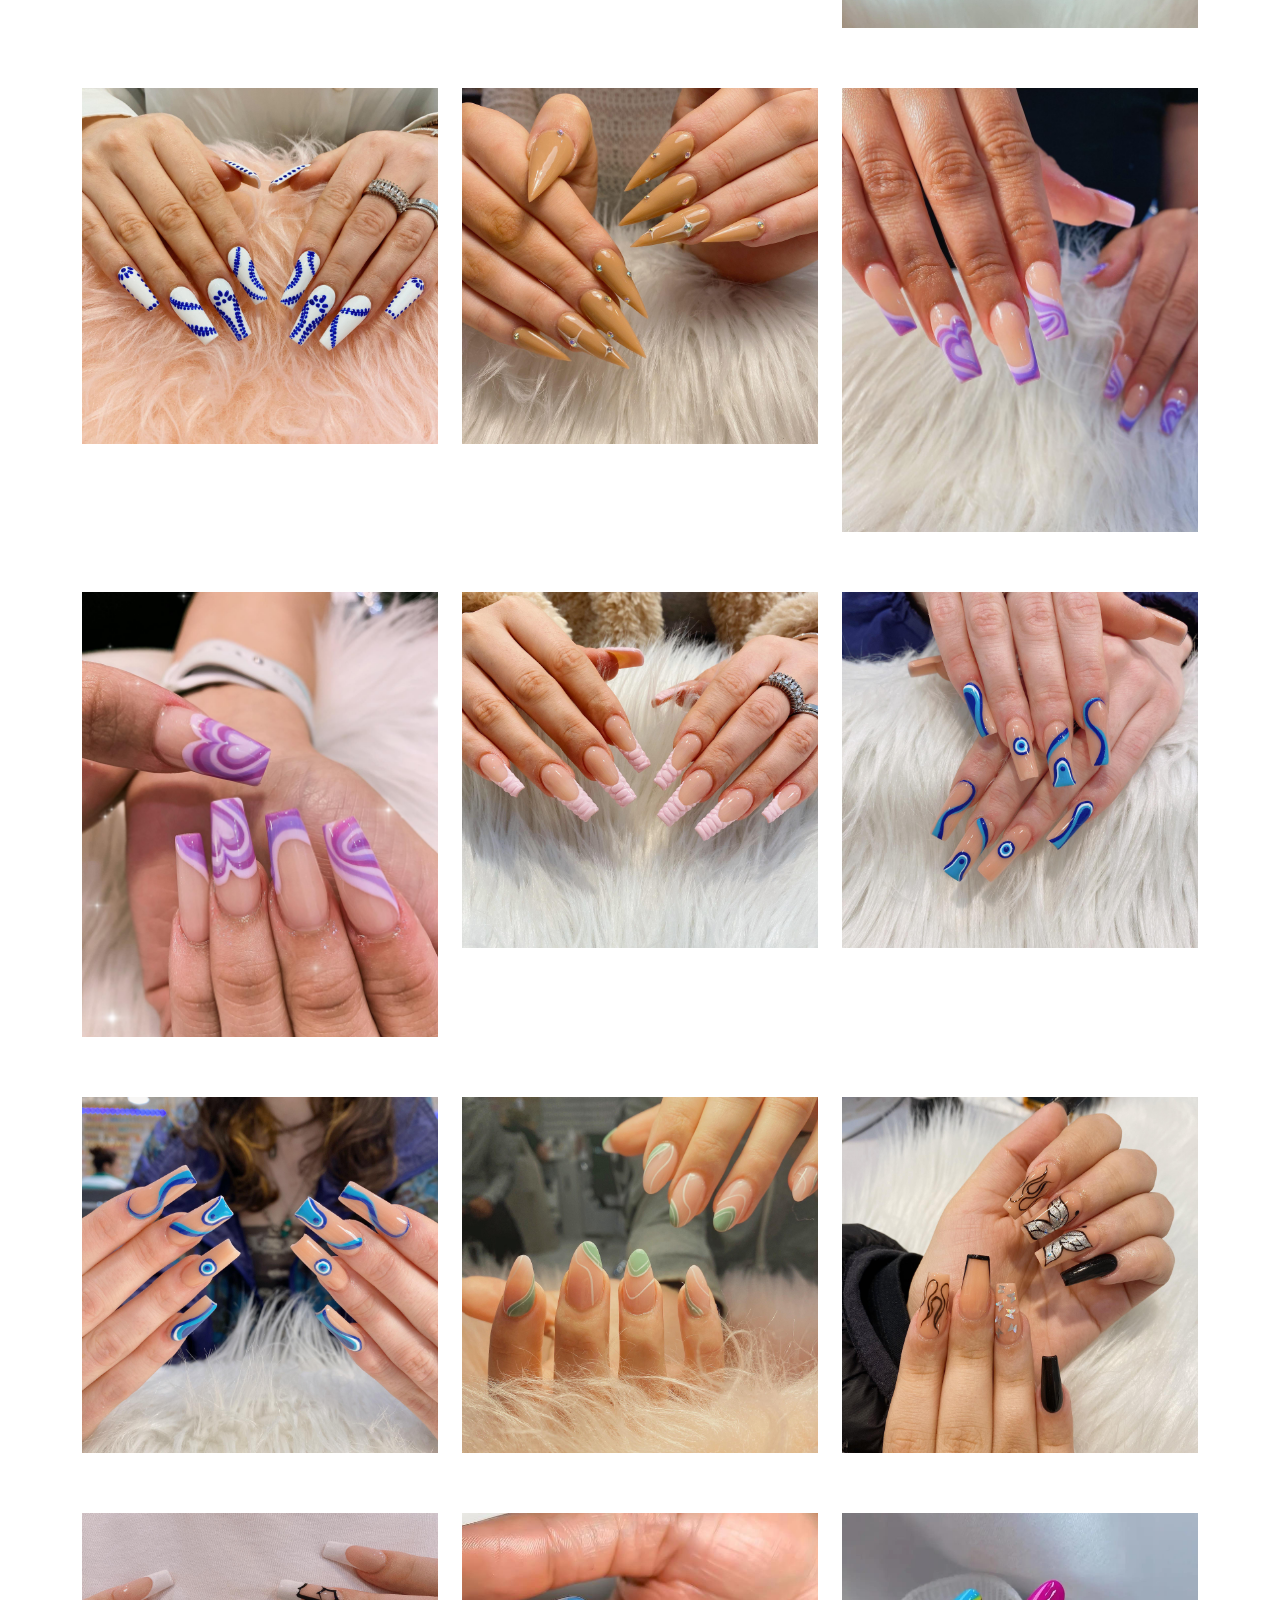
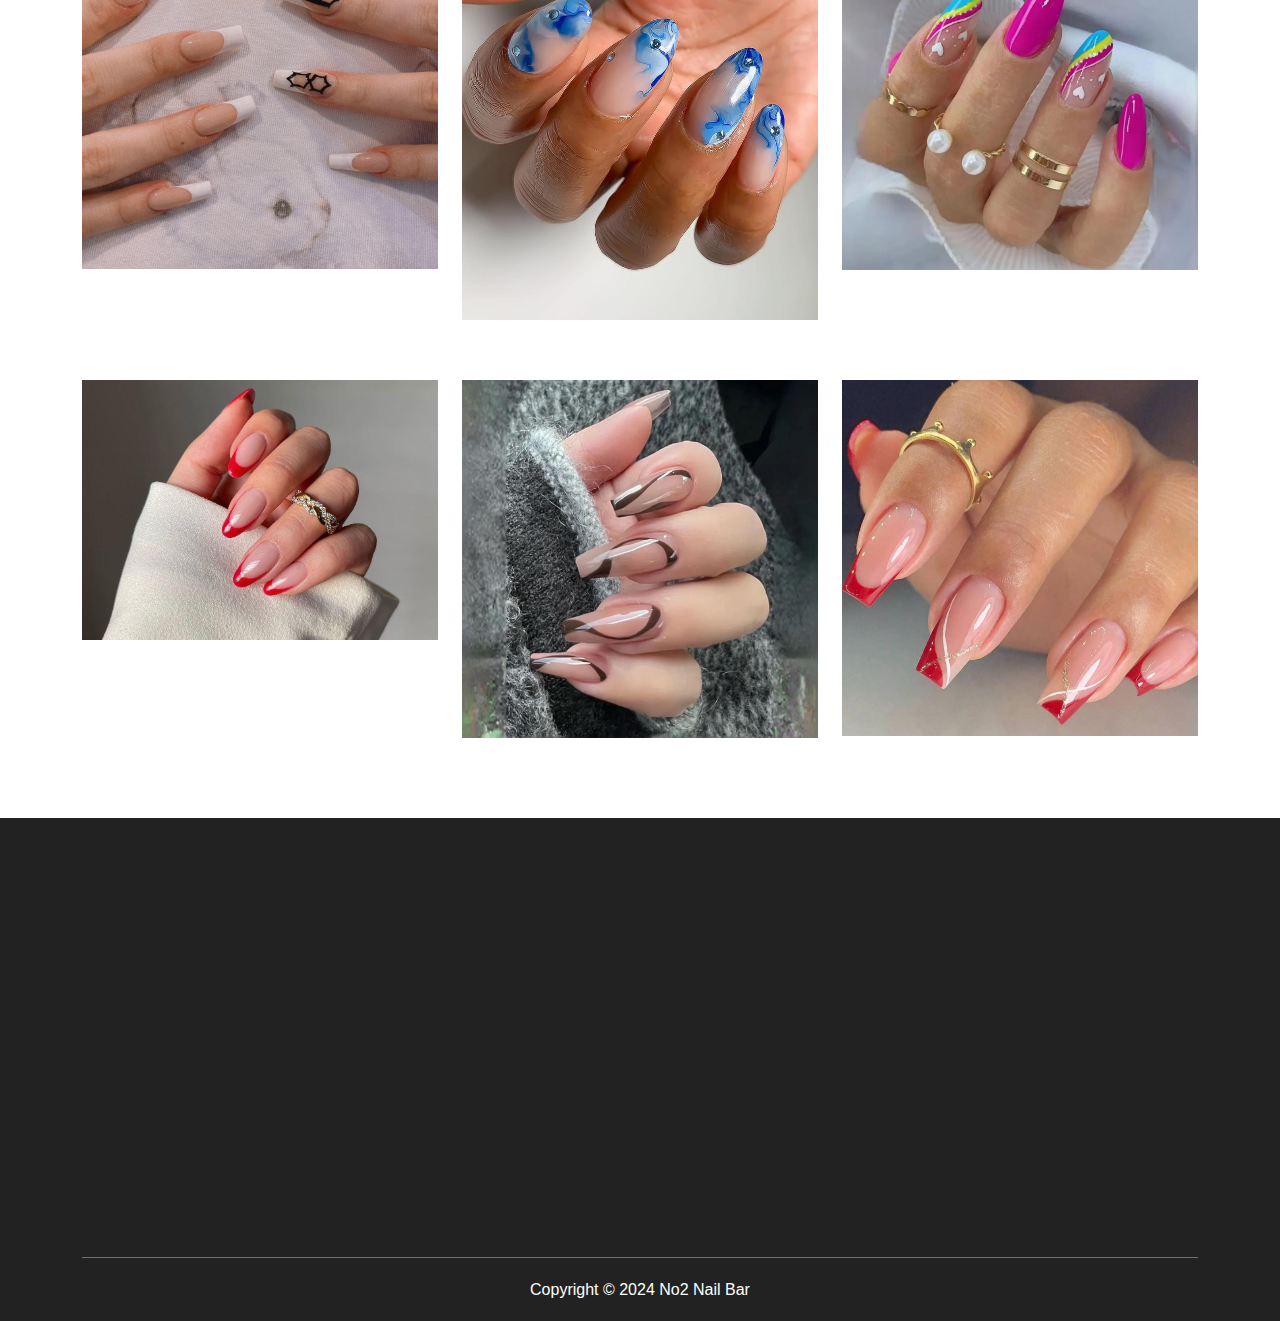
==== commit 0d47c7d3: "fix bugs" ====
--- a/gallery.html
+++ b/gallery.html
@@ -79,34 +79,41 @@
             <div class="container">
                 <div class="row">
                     <div class="col-lg-2 col-md-6 col-sm-6 col-6">
-                        <a class="navbar-brand" href="index.html">
-                            <img src="images/logo.png" alt="img" width="125" height="90">
-                        </a>
                     </div>
                     <div class="col-lg-10 col-md-6 d-xl-block d-lg-block d-md-none d-sm-none d-none">
                         <nav class="navbar navbar-expand-lg navbar-light">
                             <div class="collapse navbar-collapse" id="navbarSupportedContent">
                                 <ul class="navbar-nav mb-2 mb-lg-0">
                                     <li class="nav-item">
-                                        <a class="nav-link" href="index.html">Home
+                                        <a class="nav-link" href="index.html">
+                                            Home
                                             <i class="fas fa-chevron-right"></i>
                                         </a>
                                     </li>
                                     <li class="nav-item">
-                                        <a class="nav-link" href="pricelist.html">Price List
+                                        <a class="nav-link" href="pricelist.html">
+                                            Price List
                                             <i class="fas fa-chevron-right"></i>
                                         </a>
                                     </li>
                                     <li class="nav-item">
-                                        <a class="nav-link" href="gallery.html">Gallery
+                                        <a class="nav-link" href="gallery.html">
+                                            Gallery
                                             <i class="fas fa-chevron-right"></i>
                                         </a>
                                     </li>
                                     <li class="nav-item">
+                                        <a class="nav-link" href="policy.html">
+                                            Salon Policy
+                                        </a>    
+                                    </li>
+                                    <li class="nav-item">
                                         <a class="nav-link" href="https://booking.setmore.com/scheduleappointment/7911bc41-e96c-4b8f-b7e4-fd44c0908065">
                                             <div class="main-btn">
-                                                <em><i></i><i></i><i></i><i></i><i></i><i></i><i></i><i></i><i></i><i></i></em><span>Get
-                                                    An Appointment</span>
+                                                <em><i></i><i></i><i></i><i></i><i></i><i></i><i></i><i></i><i></i><i></i></em><span>
+                                                    Get
+                                                    An Appointment
+                                                </span>
                                             </div>
                                         </a>
                                     </li>
@@ -129,9 +136,6 @@
 
     <div class="mobile-menu-wrapper">
         <div id="sidebar">
-            <div class="logo">
-                <img src="images/logo.png" alt="logo">
-            </div>
             <div id="toggle-close">&times;</div>
             <div id="cssmenu">
                 <ul class="float-left">
@@ -508,9 +512,6 @@
             <div class="row footer-main  animated wow fade-up">
                 <div class="col-lg-4 col-md-6 col-sm-12">
                     <div>
-                        <div class="footer-logo">
-                            <img src="images/logo-white.png" alt="img">
-                        </div>
                         <div class="footer-pera">
                             <p>
                                 Professional Nails Service
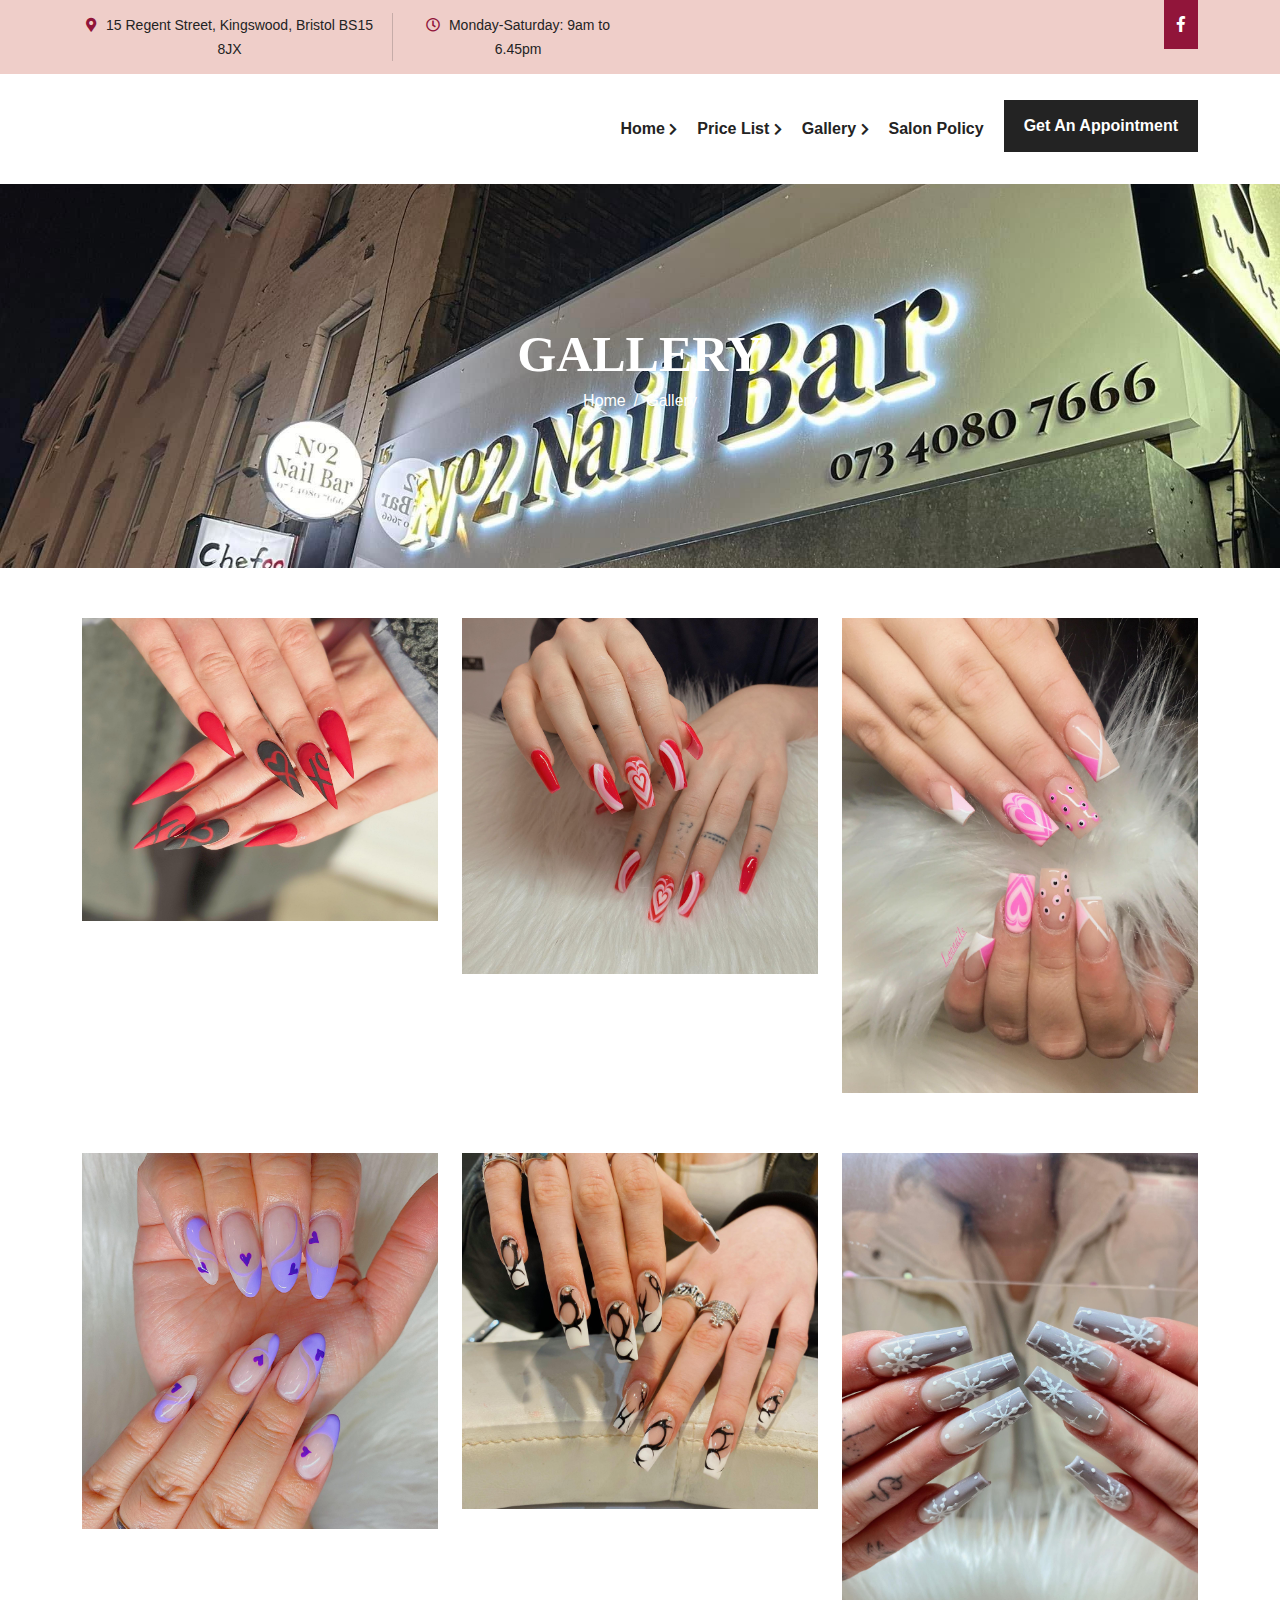
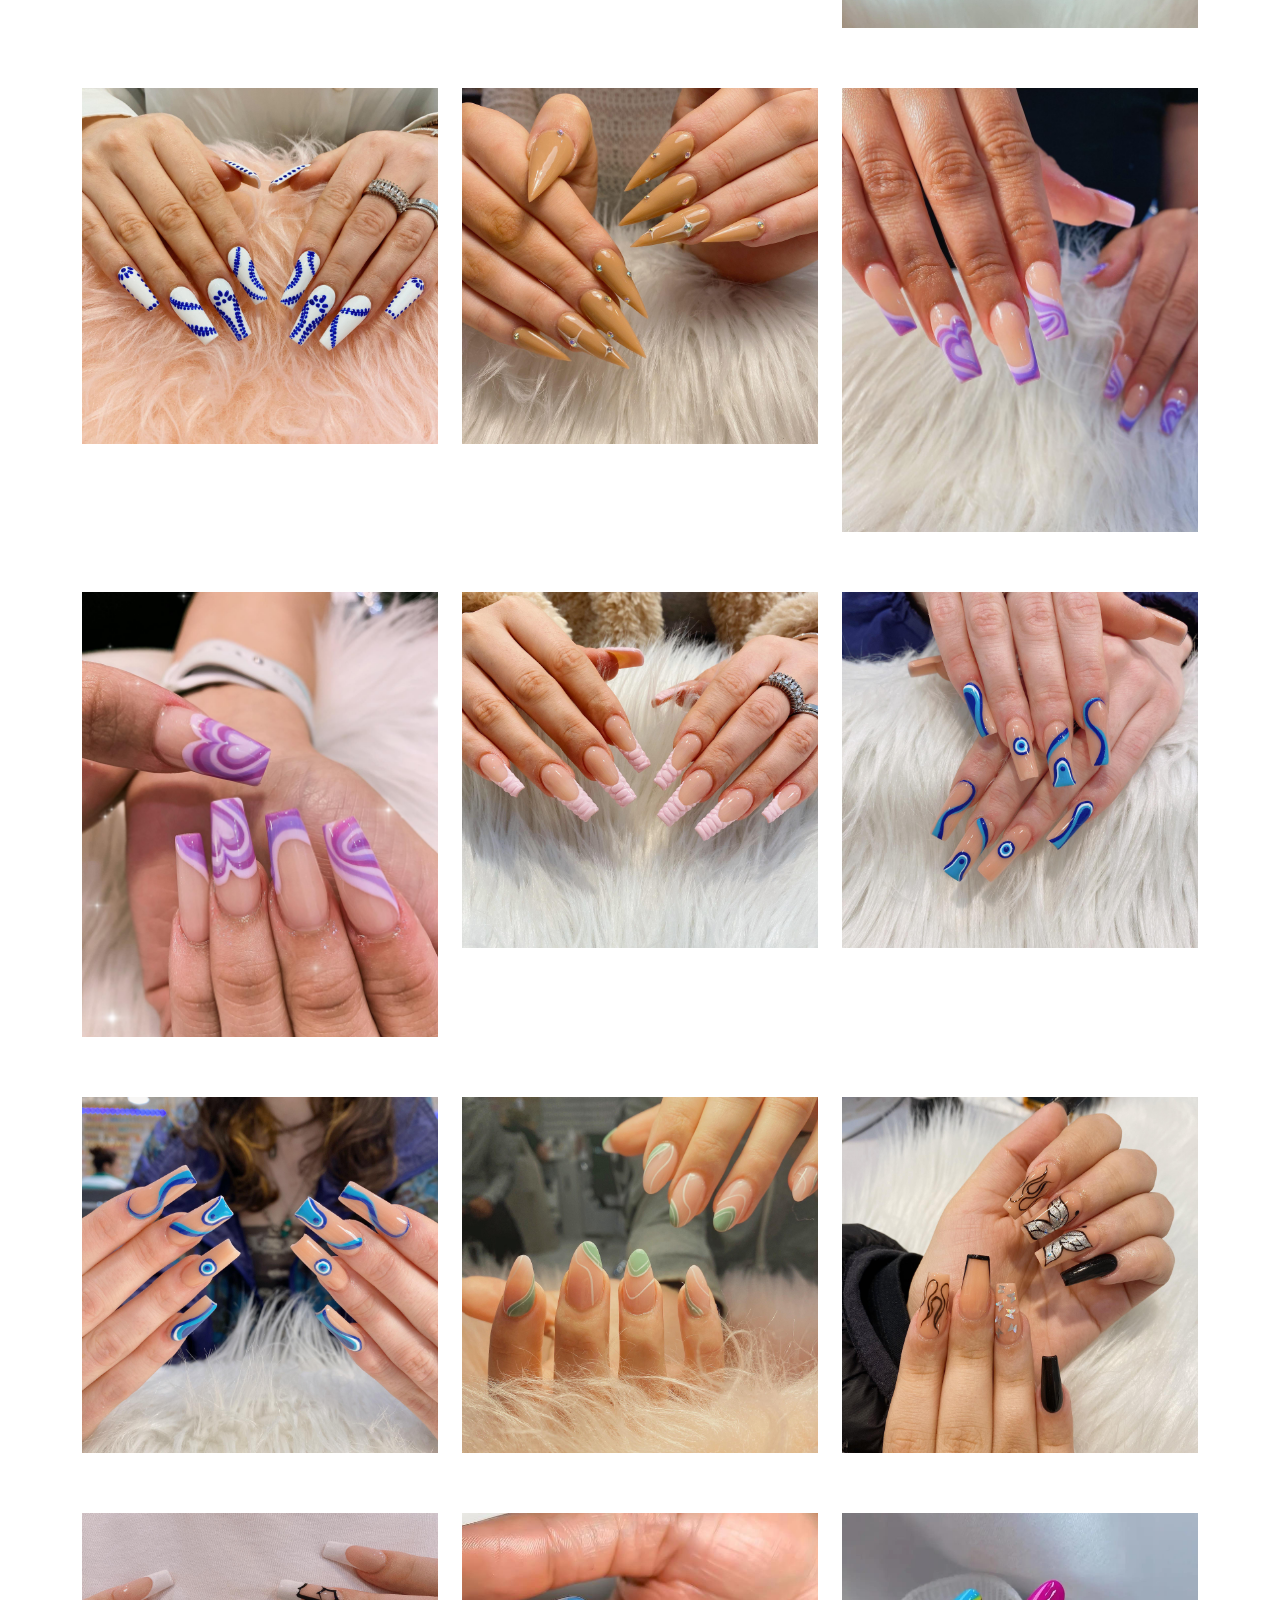
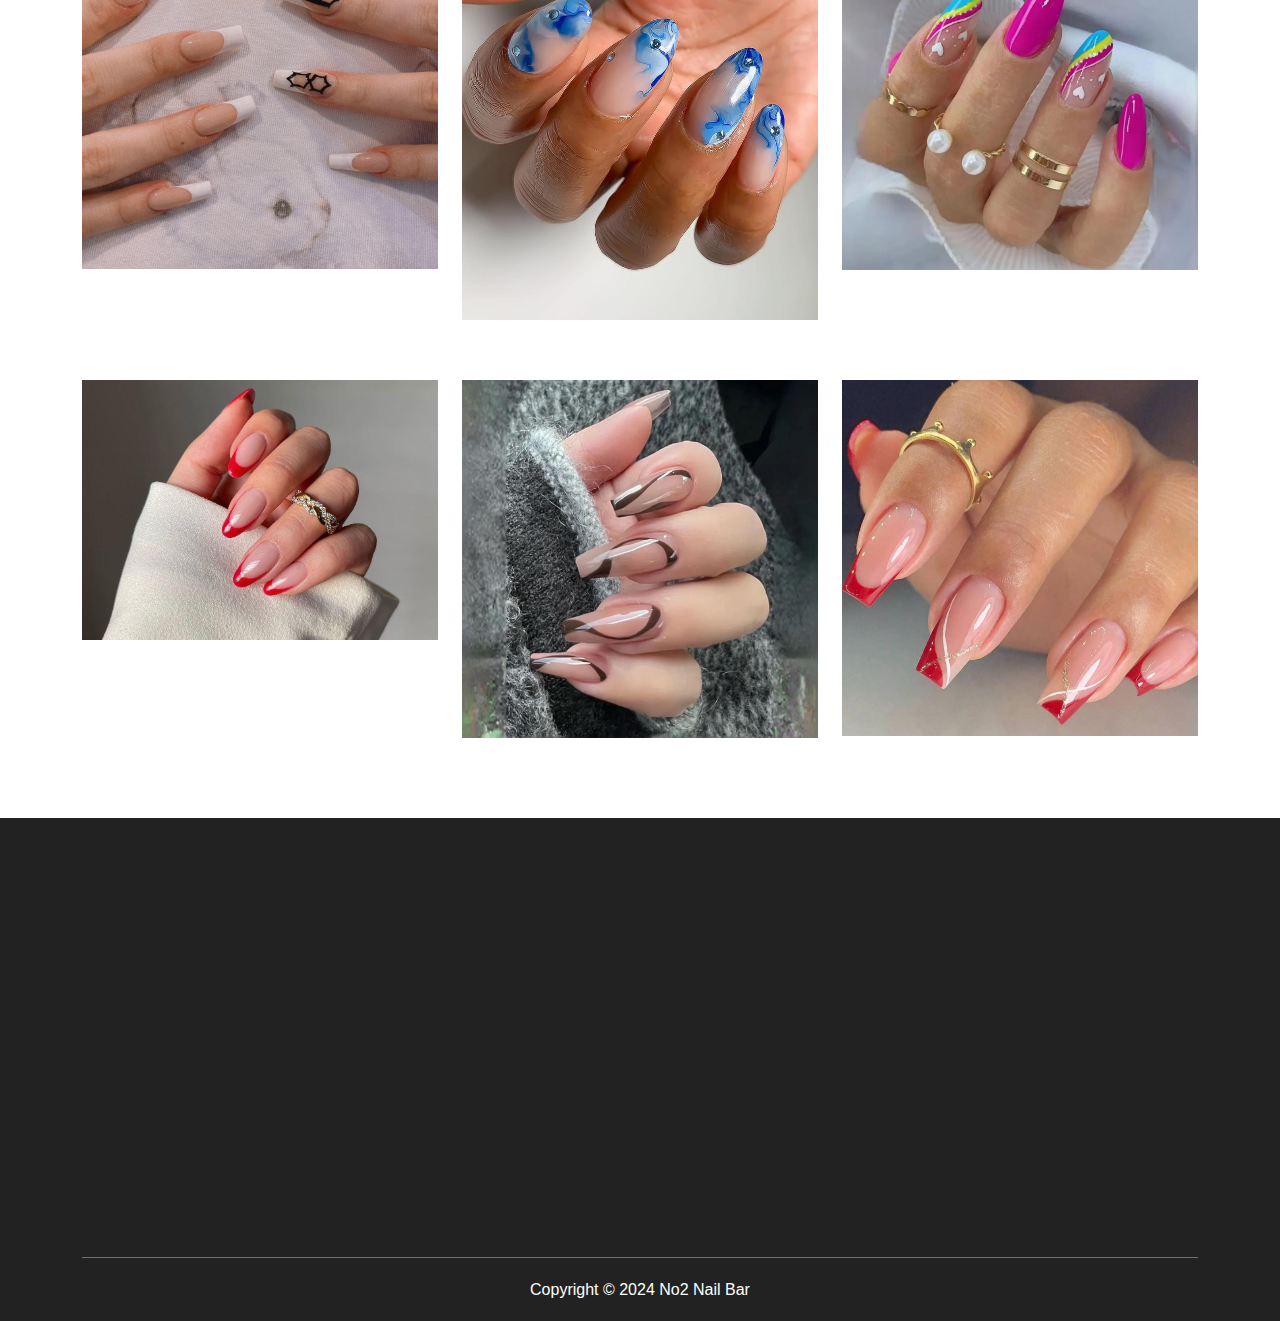
==== commit 11999e18: "add links" ====
--- a/gallery.html
+++ b/gallery.html
@@ -145,6 +145,9 @@
                     <li>
                         <a href="gallery.html">Gallery</a>
                     </li>
+                    <li>
+                        <a href="policy.html">Salon Policy</a>
+                    </li>
                     <li class="nav-item">
                         <a class="nav-link" href="https://booking.setmore.com/scheduleappointment/7911bc41-e96c-4b8f-b7e4-fd44c0908065">
                             <div class="main-btn">
